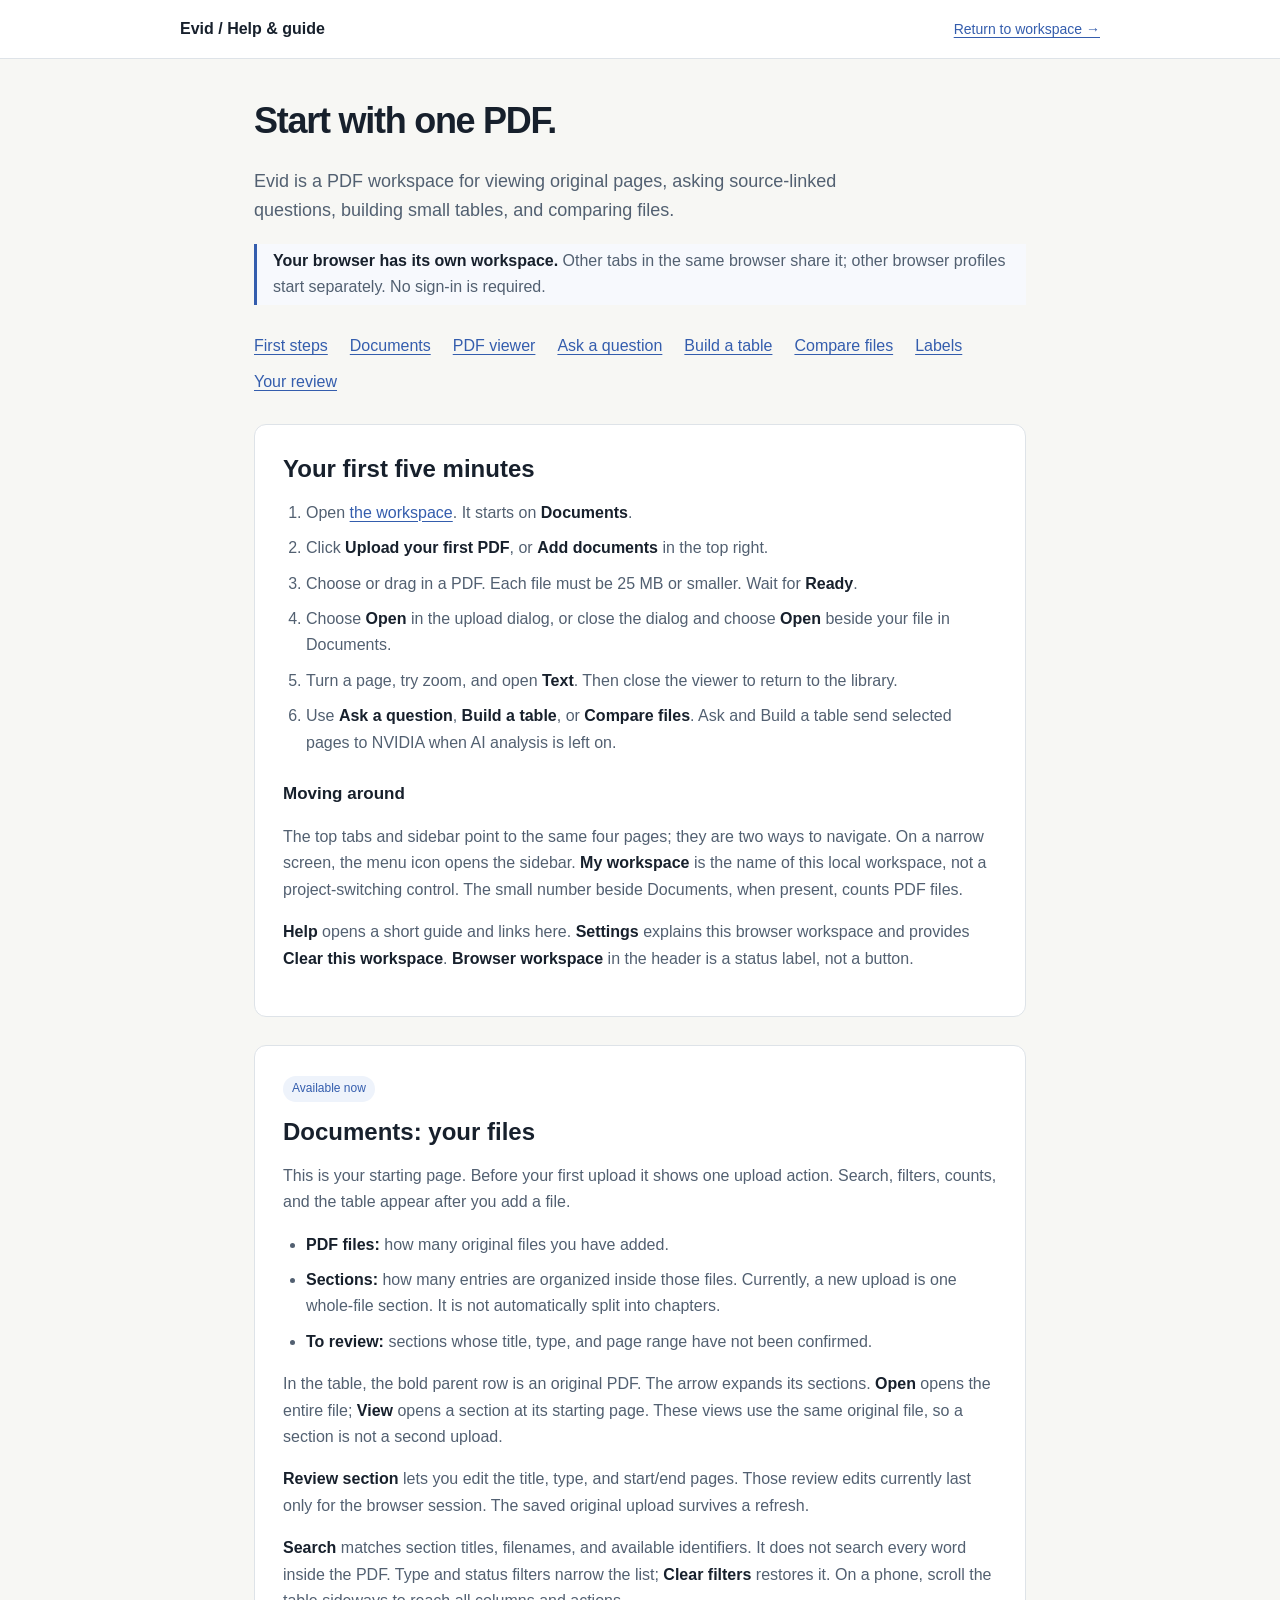
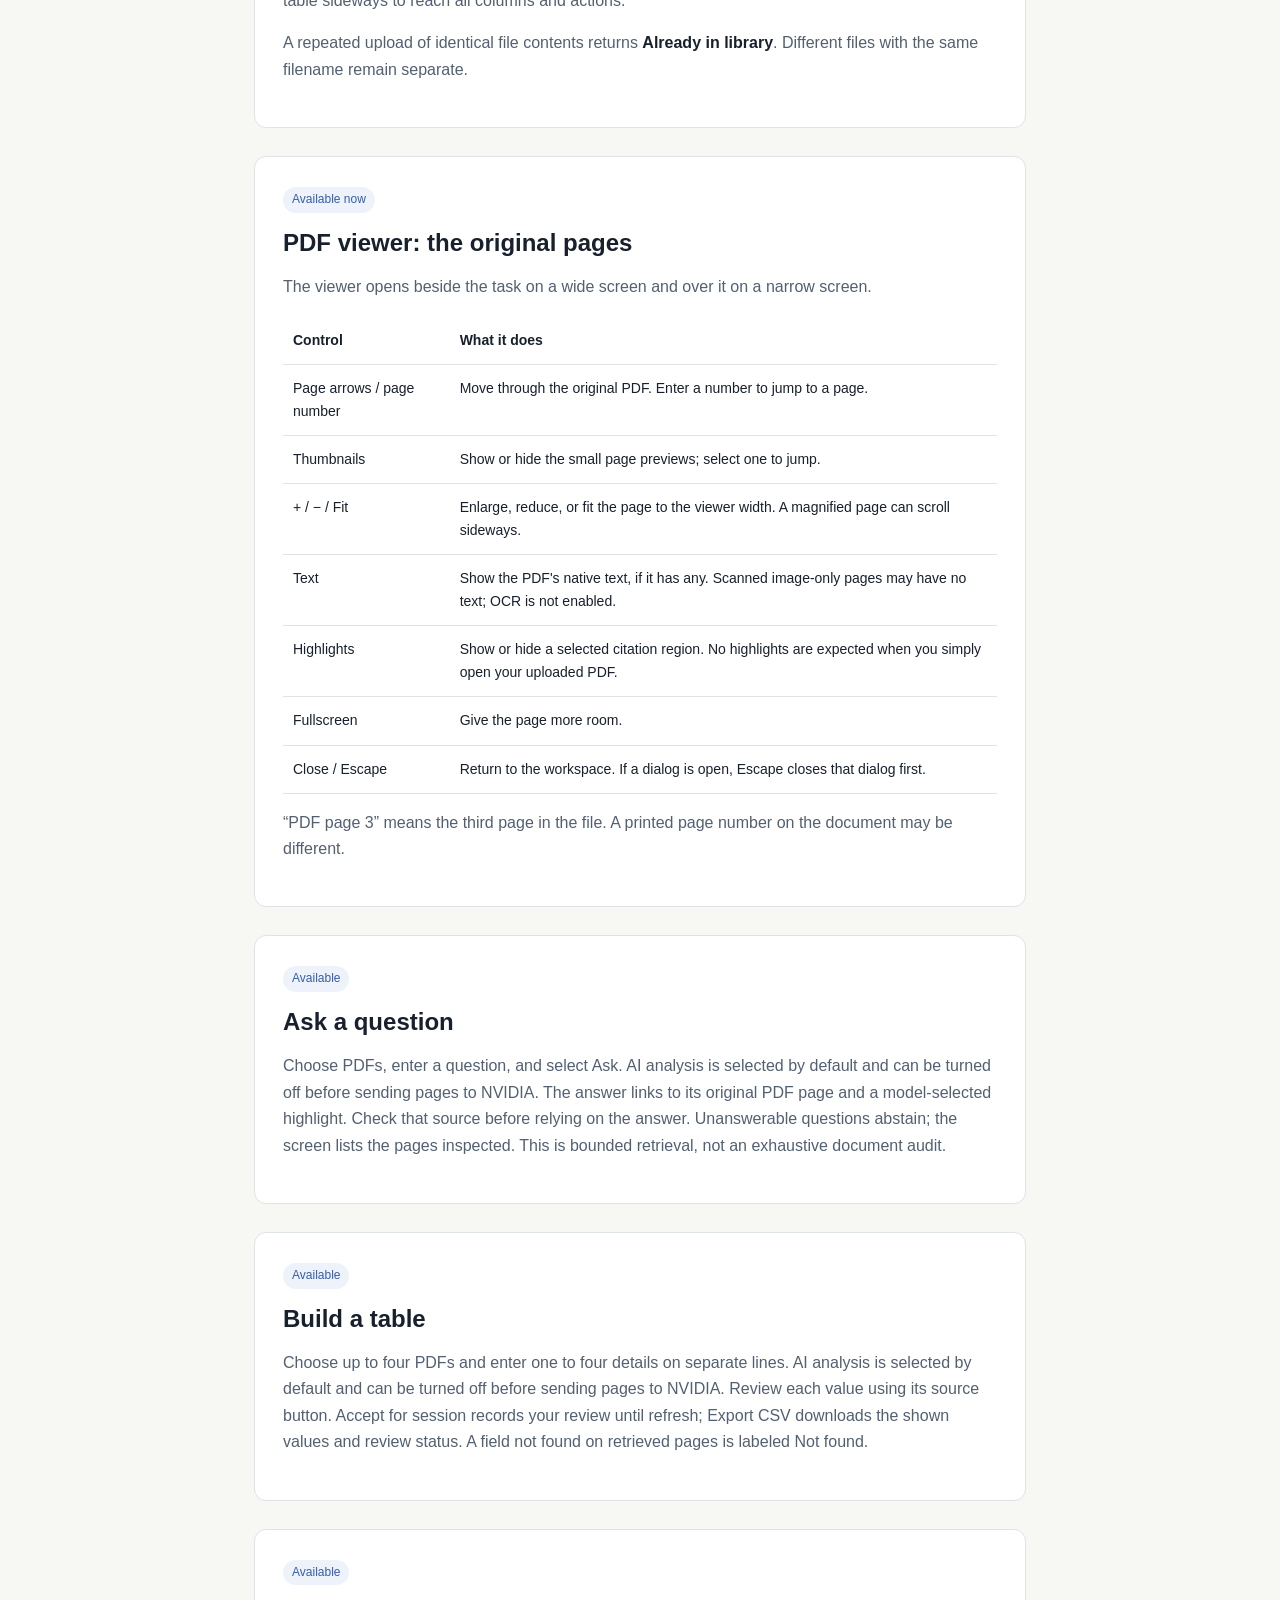
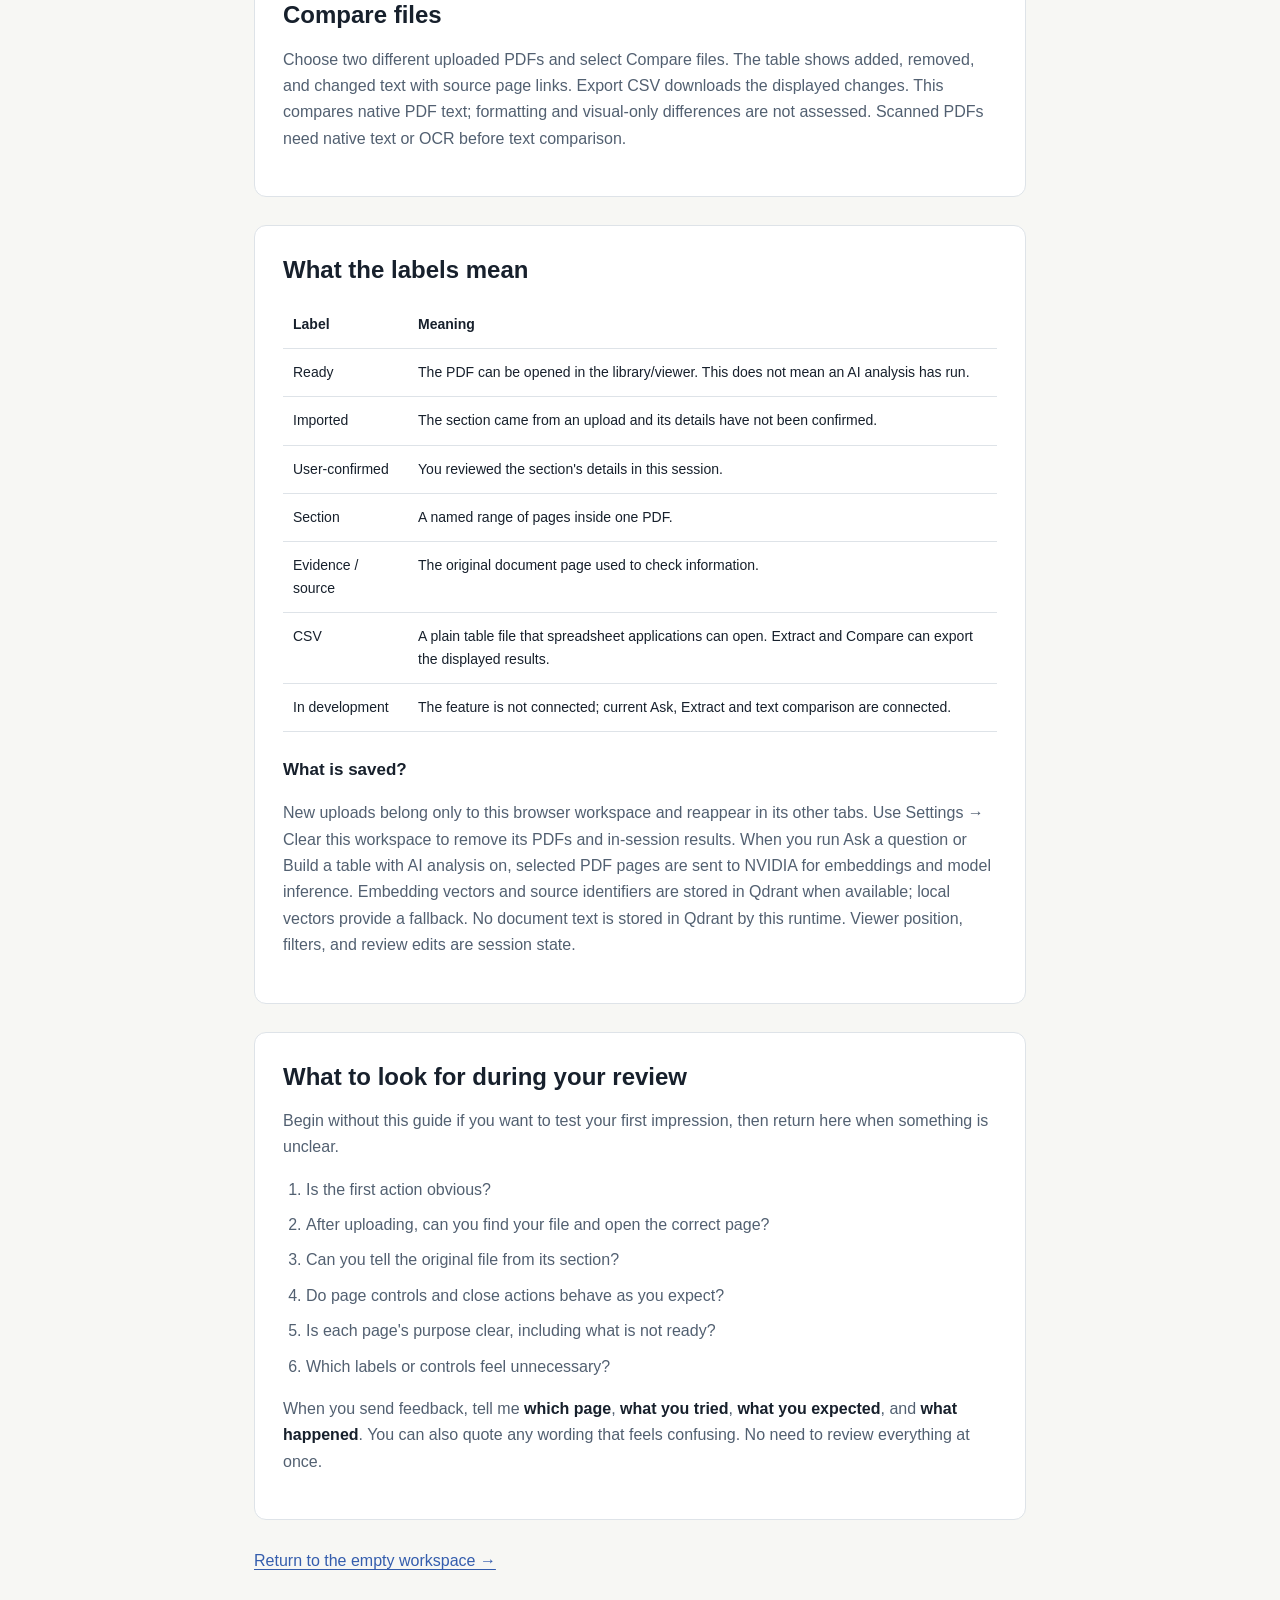
==== frontend/guide.html @ d82808c4 "Prepare production-ready Evid release" ====
<!doctype html>
<html lang="en">
<head>
<meta charset="utf-8"><meta name="viewport" content="width=device-width, initial-scale=1">
<title>Getting started with Evid</title>
<style>
:root { color-scheme: light; font-family:-apple-system,BlinkMacSystemFont,"Segoe UI",sans-serif; color:#17202c; background:#f7f7f4; }
* { box-sizing:border-box; } body { margin:0; line-height:1.65; } header { background:#fff; border-bottom:1px solid #dee3e8; padding:16px 24px; } header div { max-width:920px; margin:auto; display:flex; justify-content:space-between; gap:20px; align-items:center; } a { color:#345dad; text-underline-offset:3px; } main { max-width:820px; margin:40px auto 80px; padding:0 24px; } h1 { font-size:36px; letter-spacing:-.035em; line-height:1.2; } h2 { font-size:24px; line-height:1.3; margin:0 0 16px; } h3 { font-size:17px; margin:24px 0 8px; } p { color:#526071; } .intro { font-size:18px; max-width:660px; } nav { display:flex; flex-wrap:wrap; gap:10px 22px; margin:28px 0; } section { margin-top:28px; padding:28px; background:white; border:1px solid #dee3e8; border-radius:12px; scroll-margin-top:20px; } li { margin:9px 0; color:#526071; } strong { color:#17202c; } ol,ul { padding-left:23px; } .status { display:inline-block; font-size:12px; background:#eef3fb; color:#345dad; padding:3px 9px; border-radius:20px; margin-bottom:14px; } .status.pending { background:#f1f2f4; color:#526071; } .note { border-left:3px solid #345dad; padding:4px 16px; background:#f7f9fd; } .table-wrap { overflow:auto; } table { width:100%; border-collapse:collapse; font-size:14px; } th,td { text-align:left; vertical-align:top; padding:12px 10px; border-bottom:1px solid #dee3e8; } th { white-space:nowrap; } .back { font-size:14px; } :focus-visible { outline:2px solid #345dad; outline-offset:4px; } @media(max-width:600px) { main { margin-top:24px; padding:0 16px; } h1 { font-size:30px; } section { padding:22px 18px; } header { padding:14px 16px; } }
</style>
</head>
<body>
<header><div><strong>Evid / Help &amp; guide</strong><a class="back" href="/">Return to workspace →</a></div></header>
<main>
<h1>Start with one PDF.</h1>
<p class="intro">Evid is a PDF workspace for viewing original pages, asking source-linked questions, building small tables, and comparing files.</p>
<p class="note"><strong>Your browser has its own workspace.</strong> Other tabs in the same browser share it; other browser profiles start separately. No sign-in is required.</p>
<nav aria-label="Guide contents"><a href="#start">First steps</a><a href="#documents">Documents</a><a href="#viewer">PDF viewer</a><a href="#ask">Ask a question</a><a href="#extract">Build a table</a><a href="#compare">Compare files</a><a href="#terms">Labels</a><a href="#feedback">Your review</a></nav>
<section id="start">
<h2>Your first five minutes</h2>
<ol><li>Open <a href="/">the workspace</a>. It starts on <strong>Documents</strong>.</li><li>Click <strong>Upload your first PDF</strong>, or <strong>Add documents</strong> in the top right.</li><li>Choose or drag in a PDF. Each file must be 25 MB or smaller. Wait for <strong>Ready</strong>.</li><li>Choose <strong>Open</strong> in the upload dialog, or close the dialog and choose <strong>Open</strong> beside your file in Documents.</li><li>Turn a page, try zoom, and open <strong>Text</strong>. Then close the viewer to return to the library.</li><li>Use <strong>Ask a question</strong>, <strong>Build a table</strong>, or <strong>Compare files</strong>. Ask and Build a table send selected pages to NVIDIA when AI analysis is left on.</li></ol>
<h3>Moving around</h3><p>The top tabs and sidebar point to the same four pages; they are two ways to navigate. On a narrow screen, the menu icon opens the sidebar. <strong>My workspace</strong> is the name of this local workspace, not a project-switching control. The small number beside Documents, when present, counts PDF files.</p>
<p><strong>Help</strong> opens a short guide and links here. <strong>Settings</strong> explains this browser workspace and provides <strong>Clear this workspace</strong>. <strong>Browser workspace</strong> in the header is a status label, not a button.</p>
</section>
<section id="documents"><span class="status">Available now</span>
<h2>Documents: your files</h2><p>This is your starting page. Before your first upload it shows one upload action. Search, filters, counts, and the table appear after you add a file.</p>
<ul><li><strong>PDF files:</strong> how many original files you have added.</li><li><strong>Sections:</strong> how many entries are organized inside those files. Currently, a new upload is one whole-file section. It is not automatically split into chapters.</li><li><strong>To review:</strong> sections whose title, type, and page range have not been confirmed.</li></ul>
<p>In the table, the bold parent row is an original PDF. The arrow expands its sections. <strong>Open</strong> opens the entire file; <strong>View</strong> opens a section at its starting page. These views use the same original file, so a section is not a second upload.</p>
<p><strong>Review section</strong> lets you edit the title, type, and start/end pages. Those review edits currently last only for the browser session. The saved original upload survives a refresh.</p>
<p><strong>Search</strong> matches section titles, filenames, and available identifiers. It does not search every word inside the PDF. Type and status filters narrow the list; <strong>Clear filters</strong> restores it. On a phone, scroll the table sideways to reach all columns and actions.</p>
<p>A repeated upload of identical file contents returns <strong>Already in library</strong>. Different files with the same filename remain separate.</p>
</section>
<section id="viewer"><span class="status">Available now</span>
<h2>PDF viewer: the original pages</h2><p>The viewer opens beside the task on a wide screen and over it on a narrow screen.</p>
<div class="table-wrap"><table><thead><tr><th>Control</th><th>What it does</th></tr></thead><tbody><tr><td>Page arrows / page number</td><td>Move through the original PDF. Enter a number to jump to a page.</td></tr><tr><td>Thumbnails</td><td>Show or hide the small page previews; select one to jump.</td></tr><tr><td>+ / − / Fit</td><td>Enlarge, reduce, or fit the page to the viewer width. A magnified page can scroll sideways.</td></tr><tr><td>Text</td><td>Show the PDF's native text, if it has any. Scanned image-only pages may have no text; OCR is not enabled.</td></tr><tr><td>Highlights</td><td>Show or hide a selected citation region. No highlights are expected when you simply open your uploaded PDF.</td></tr><tr><td>Fullscreen</td><td>Give the page more room.</td></tr><tr><td>Close / Escape</td><td>Return to the workspace. If a dialog is open, Escape closes that dialog first.</td></tr></tbody></table></div>
<p>“PDF page 3” means the third page in the file. A printed page number on the document may be different.</p>
</section>
<section id="ask"><span class="status">Available</span><h2>Ask a question</h2><p>Choose PDFs, enter a question, and select Ask. AI analysis is selected by default and can be turned off before sending pages to NVIDIA. The answer links to its original PDF page and a model-selected highlight. Check that source before relying on the answer. Unanswerable questions abstain; the screen lists the pages inspected. This is bounded retrieval, not an exhaustive document audit.</p></section>
<section id="extract"><span class="status">Available</span><h2>Build a table</h2><p>Choose up to four PDFs and enter one to four details on separate lines. AI analysis is selected by default and can be turned off before sending pages to NVIDIA. Review each value using its source button. Accept for session records your review until refresh; Export CSV downloads the shown values and review status. A field not found on retrieved pages is labeled Not found.</p></section>
<section id="compare"><span class="status">Available</span><h2>Compare files</h2><p>Choose two different uploaded PDFs and select Compare files. The table shows added, removed, and changed text with source page links. Export CSV downloads the displayed changes. This compares native PDF text; formatting and visual-only differences are not assessed. Scanned PDFs need native text or OCR before text comparison.</p></section>
<section id="terms"><h2>What the labels mean</h2><div class="table-wrap"><table><thead><tr><th>Label</th><th>Meaning</th></tr></thead><tbody><tr><td>Ready</td><td>The PDF can be opened in the library/viewer. This does not mean an AI analysis has run.</td></tr><tr><td>Imported</td><td>The section came from an upload and its details have not been confirmed.</td></tr><tr><td>User-confirmed</td><td>You reviewed the section's details in this session.</td></tr><tr><td>Section</td><td>A named range of pages inside one PDF.</td></tr><tr><td>Evidence / source</td><td>The original document page used to check information.</td></tr><tr><td>CSV</td><td>A plain table file that spreadsheet applications can open. Extract and Compare can export the displayed results.</td></tr><tr><td>In development</td><td>The feature is not connected; current Ask, Extract and text comparison are connected.</td></tr></tbody></table></div>
<h3>What is saved?</h3><p>New uploads belong only to this browser workspace and reappear in its other tabs. Use Settings → Clear this workspace to remove its PDFs and in-session results. When you run Ask a question or Build a table with AI analysis on, selected PDF pages are sent to NVIDIA for embeddings and model inference. Embedding vectors and source identifiers are stored in Qdrant when available; local vectors provide a fallback. No document text is stored in Qdrant by this runtime. Viewer position, filters, and review edits are session state.</p>
</section>
<section id="feedback"><h2>What to look for during your review</h2><p>Begin without this guide if you want to test your first impression, then return here when something is unclear.</p><ol><li>Is the first action obvious?</li><li>After uploading, can you find your file and open the correct page?</li><li>Can you tell the original file from its section?</li><li>Do page controls and close actions behave as you expect?</li><li>Is each page's purpose clear, including what is not ready?</li><li>Which labels or controls feel unnecessary?</li></ol><p>When you send feedback, tell me <strong>which page</strong>, <strong>what you tried</strong>, <strong>what you expected</strong>, and <strong>what happened</strong>. You can also quote any wording that feels confusing. No need to review everything at once.</p></section>
<p style="margin-top:28px"><a href="/">Return to the empty workspace →</a></p>
</main></body></html>
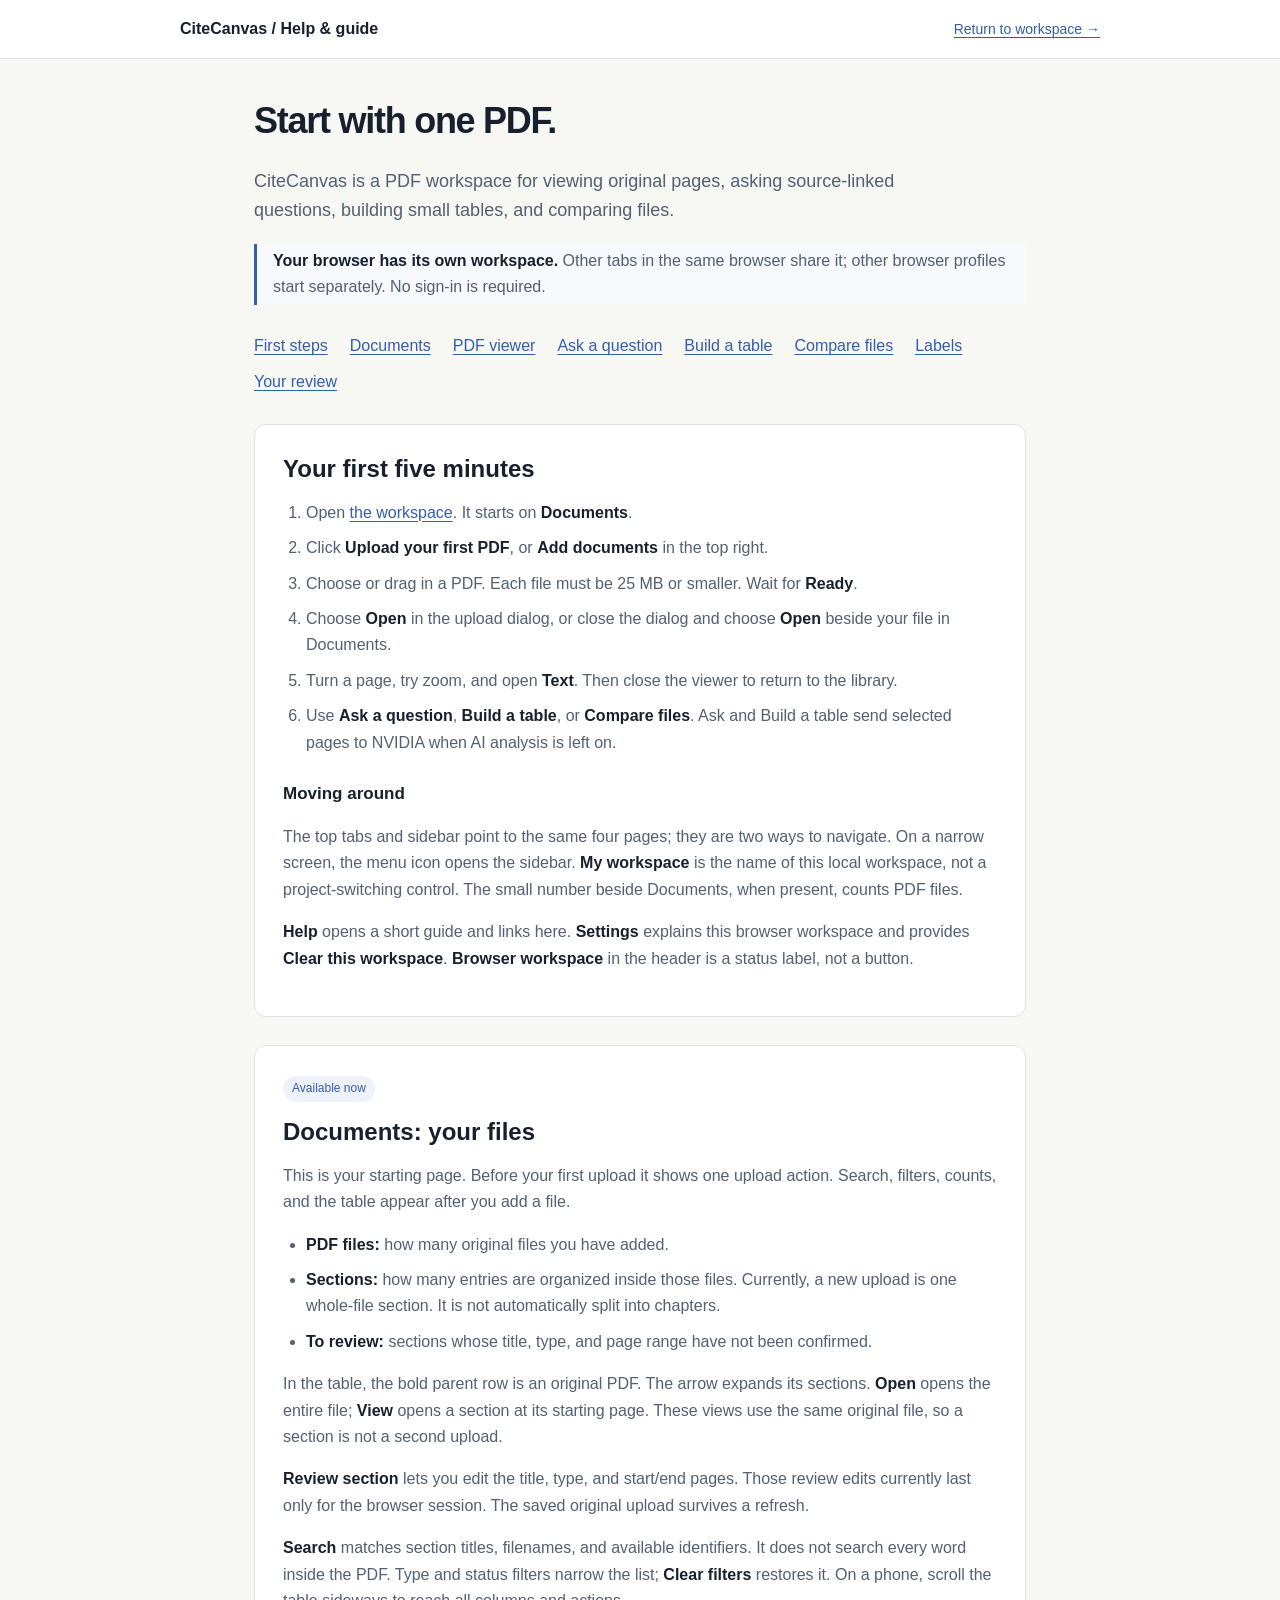
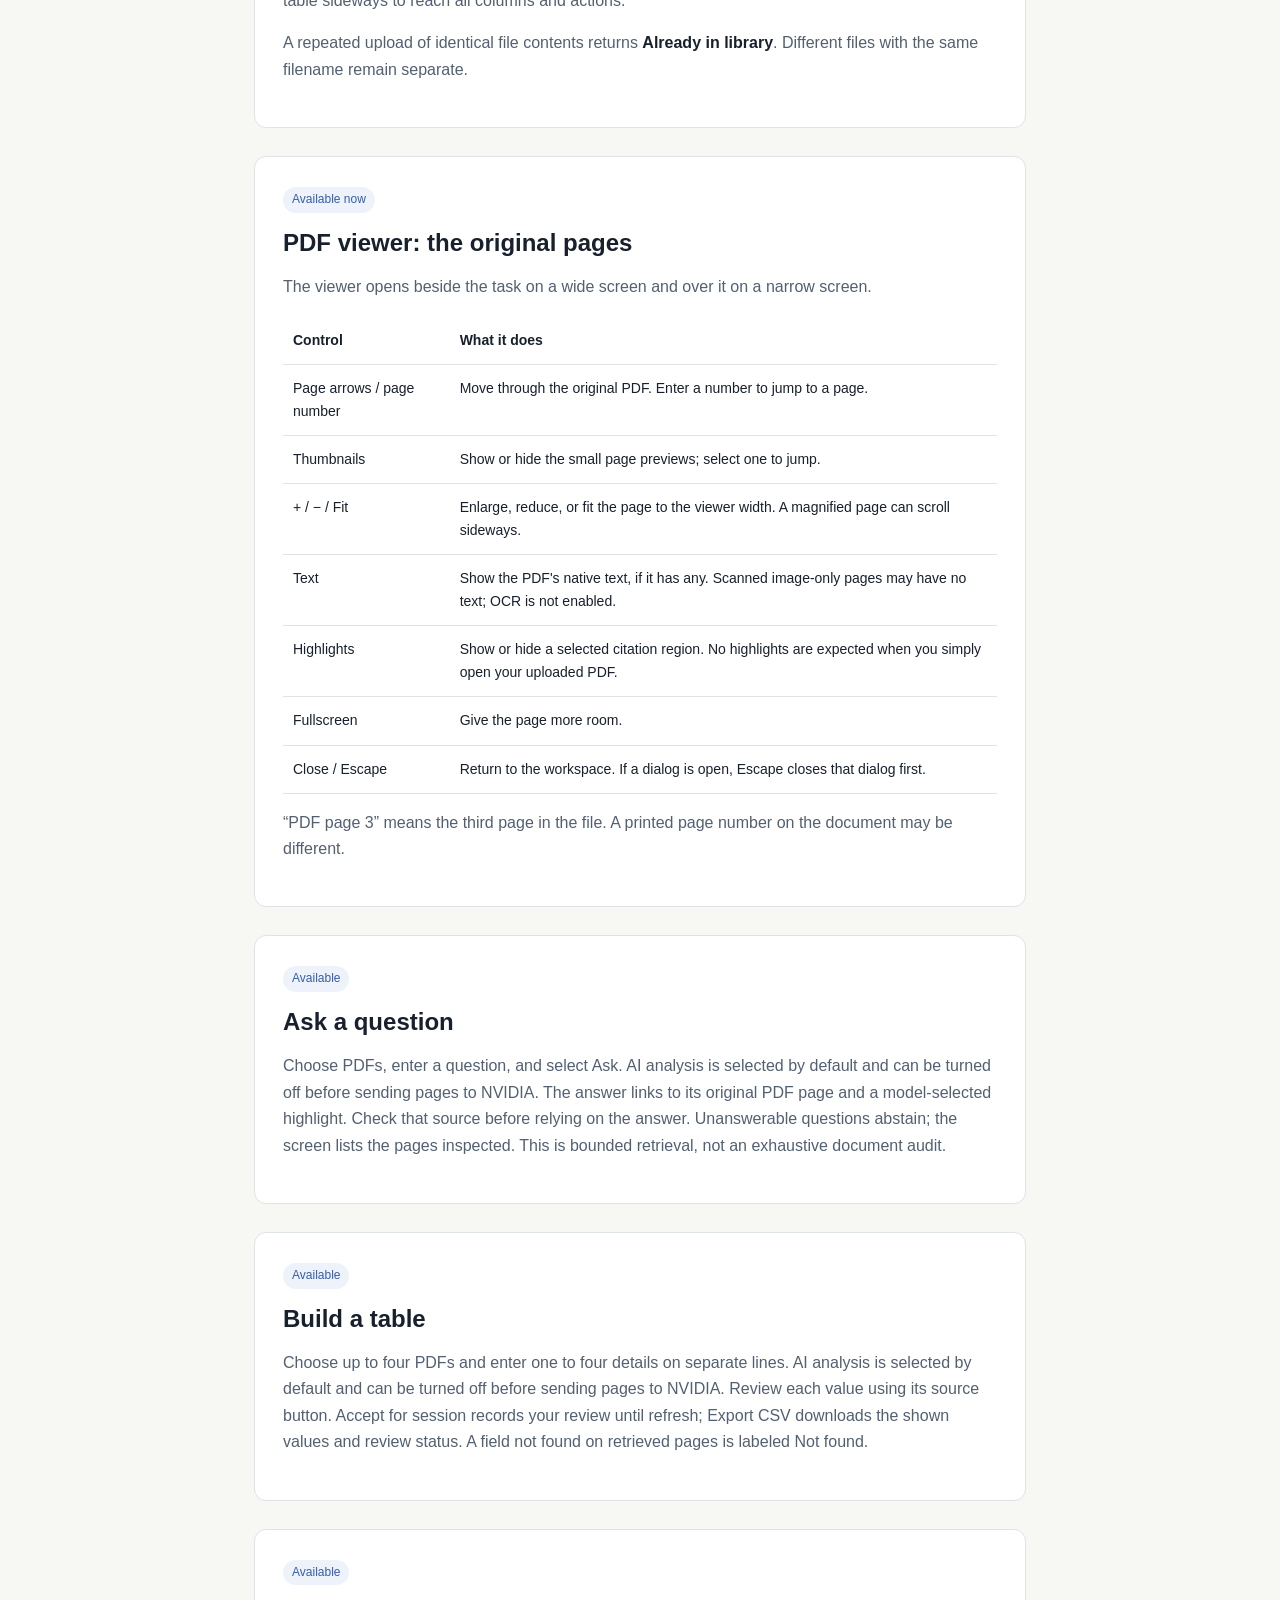
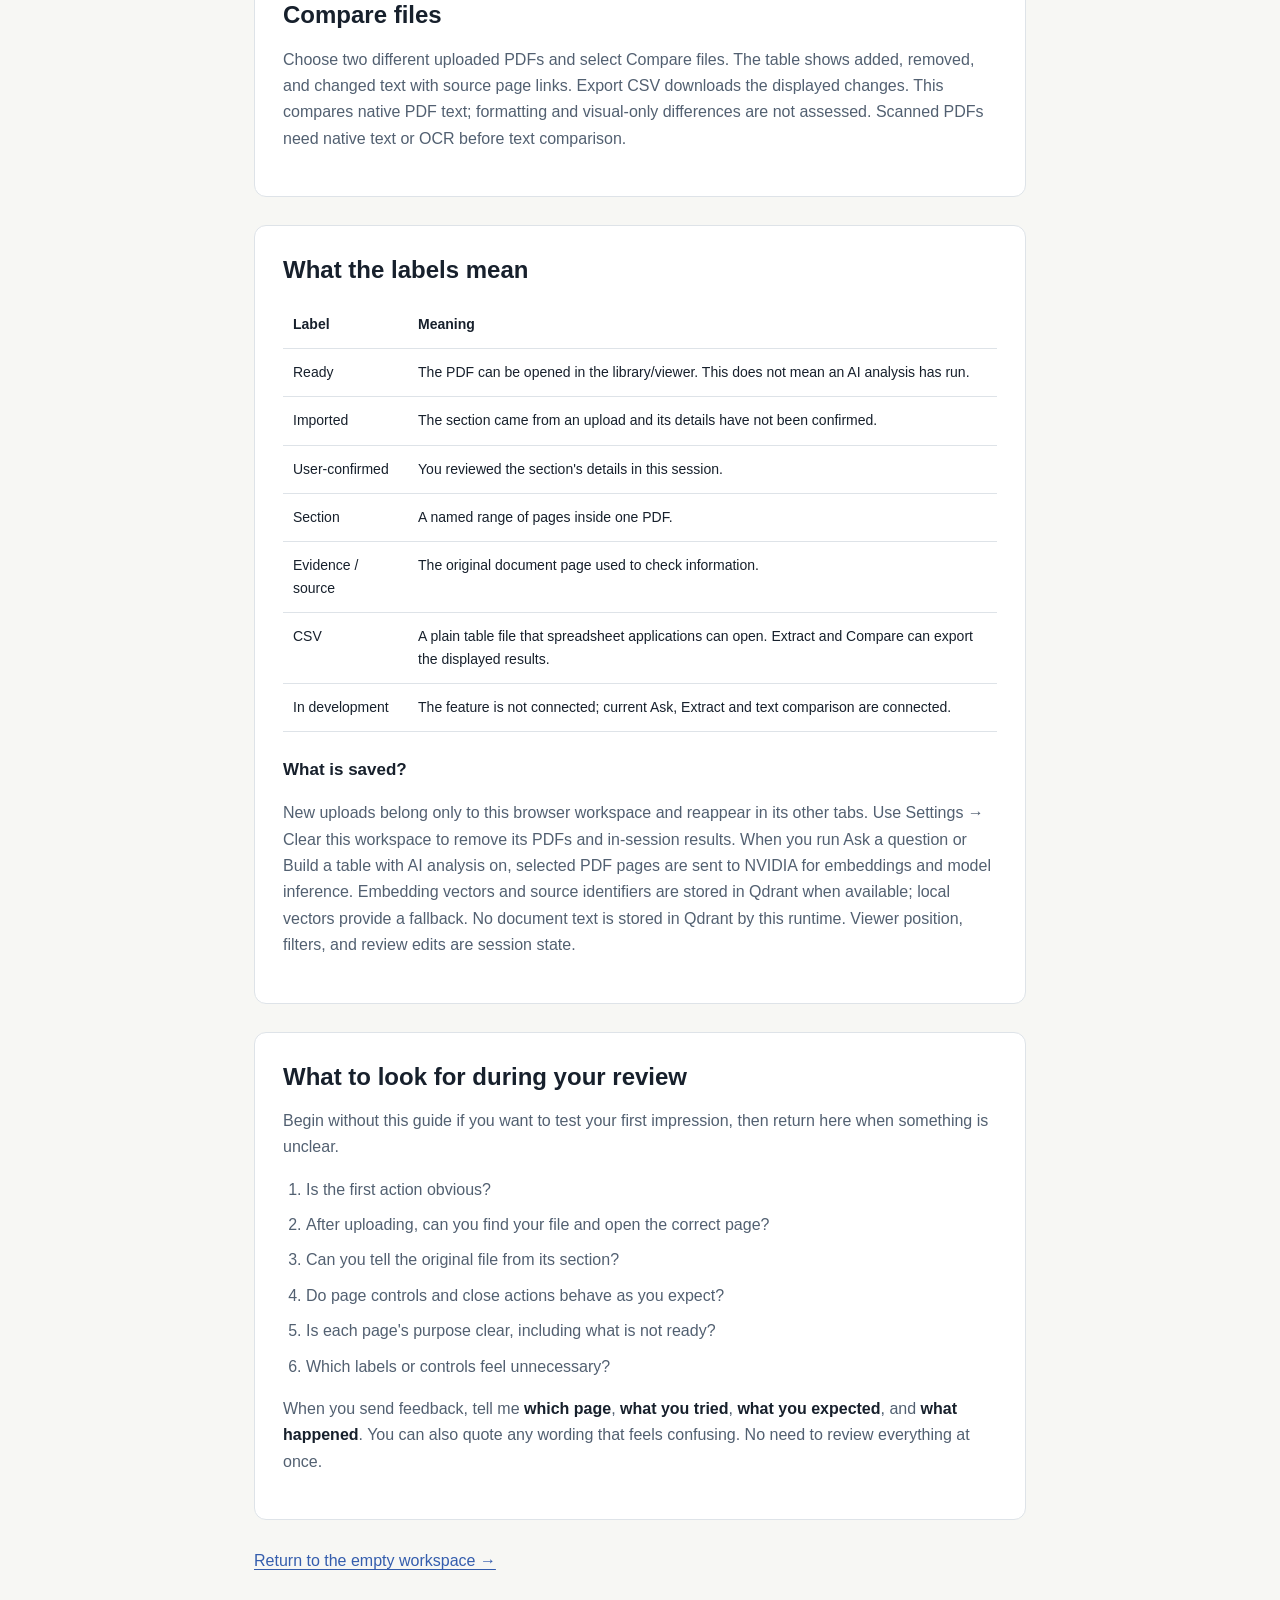
==== commit f1119199: "Rename product to CiteCanvas and add brand mark" ====
--- a/frontend/guide.html
+++ b/frontend/guide.html
@@ -2,17 +2,17 @@
 <html lang="en">
 <head>
 <meta charset="utf-8"><meta name="viewport" content="width=device-width, initial-scale=1">
-<title>Getting started with Evid</title>
+<title>Getting started with CiteCanvas</title>
 <style>
 :root { color-scheme: light; font-family:-apple-system,BlinkMacSystemFont,"Segoe UI",sans-serif; color:#17202c; background:#f7f7f4; }
 * { box-sizing:border-box; } body { margin:0; line-height:1.65; } header { background:#fff; border-bottom:1px solid #dee3e8; padding:16px 24px; } header div { max-width:920px; margin:auto; display:flex; justify-content:space-between; gap:20px; align-items:center; } a { color:#345dad; text-underline-offset:3px; } main { max-width:820px; margin:40px auto 80px; padding:0 24px; } h1 { font-size:36px; letter-spacing:-.035em; line-height:1.2; } h2 { font-size:24px; line-height:1.3; margin:0 0 16px; } h3 { font-size:17px; margin:24px 0 8px; } p { color:#526071; } .intro { font-size:18px; max-width:660px; } nav { display:flex; flex-wrap:wrap; gap:10px 22px; margin:28px 0; } section { margin-top:28px; padding:28px; background:white; border:1px solid #dee3e8; border-radius:12px; scroll-margin-top:20px; } li { margin:9px 0; color:#526071; } strong { color:#17202c; } ol,ul { padding-left:23px; } .status { display:inline-block; font-size:12px; background:#eef3fb; color:#345dad; padding:3px 9px; border-radius:20px; margin-bottom:14px; } .status.pending { background:#f1f2f4; color:#526071; } .note { border-left:3px solid #345dad; padding:4px 16px; background:#f7f9fd; } .table-wrap { overflow:auto; } table { width:100%; border-collapse:collapse; font-size:14px; } th,td { text-align:left; vertical-align:top; padding:12px 10px; border-bottom:1px solid #dee3e8; } th { white-space:nowrap; } .back { font-size:14px; } :focus-visible { outline:2px solid #345dad; outline-offset:4px; } @media(max-width:600px) { main { margin-top:24px; padding:0 16px; } h1 { font-size:30px; } section { padding:22px 18px; } header { padding:14px 16px; } }
 </style>
 </head>
 <body>
-<header><div><strong>Evid / Help &amp; guide</strong><a class="back" href="/">Return to workspace →</a></div></header>
+<header><div><strong>CiteCanvas / Help &amp; guide</strong><a class="back" href="/">Return to workspace →</a></div></header>
 <main>
 <h1>Start with one PDF.</h1>
-<p class="intro">Evid is a PDF workspace for viewing original pages, asking source-linked questions, building small tables, and comparing files.</p>
+<p class="intro">CiteCanvas is a PDF workspace for viewing original pages, asking source-linked questions, building small tables, and comparing files.</p>
 <p class="note"><strong>Your browser has its own workspace.</strong> Other tabs in the same browser share it; other browser profiles start separately. No sign-in is required.</p>
 <nav aria-label="Guide contents"><a href="#start">First steps</a><a href="#documents">Documents</a><a href="#viewer">PDF viewer</a><a href="#ask">Ask a question</a><a href="#extract">Build a table</a><a href="#compare">Compare files</a><a href="#terms">Labels</a><a href="#feedback">Your review</a></nav>
 <section id="start">
